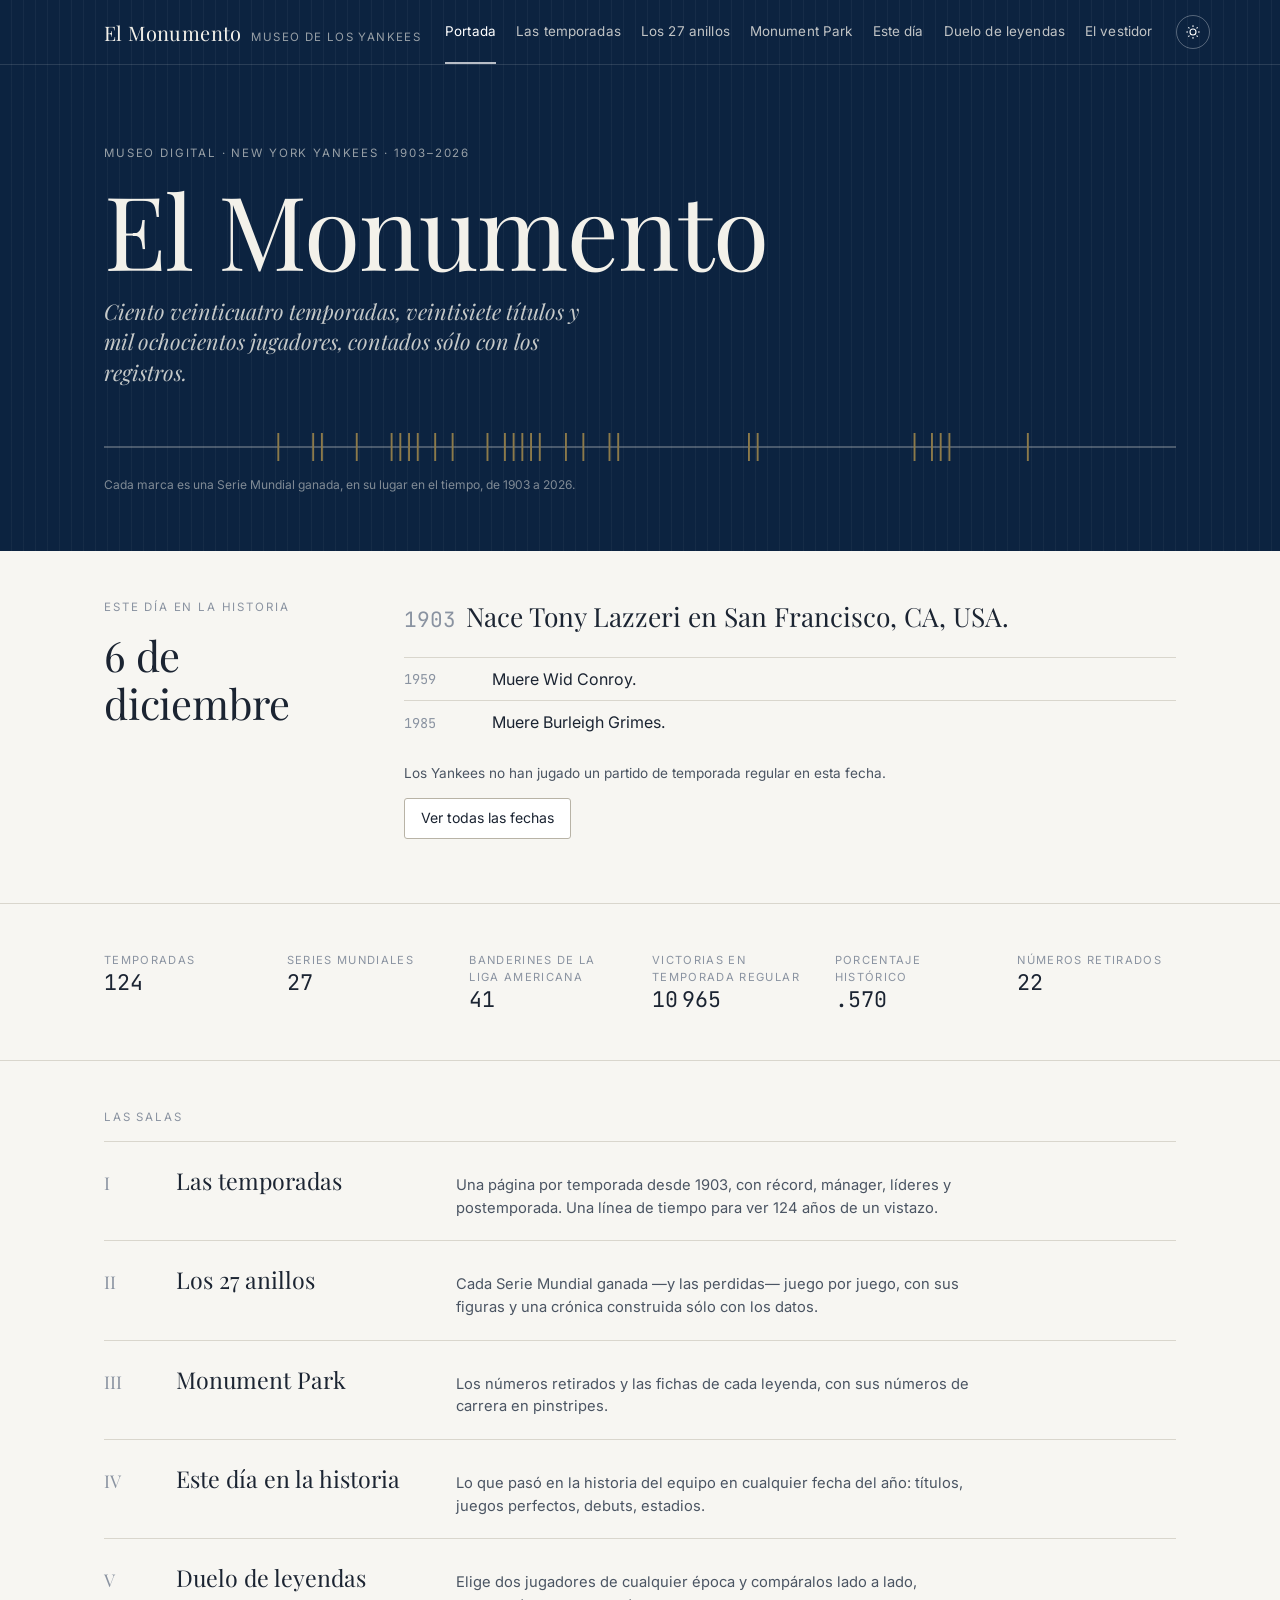
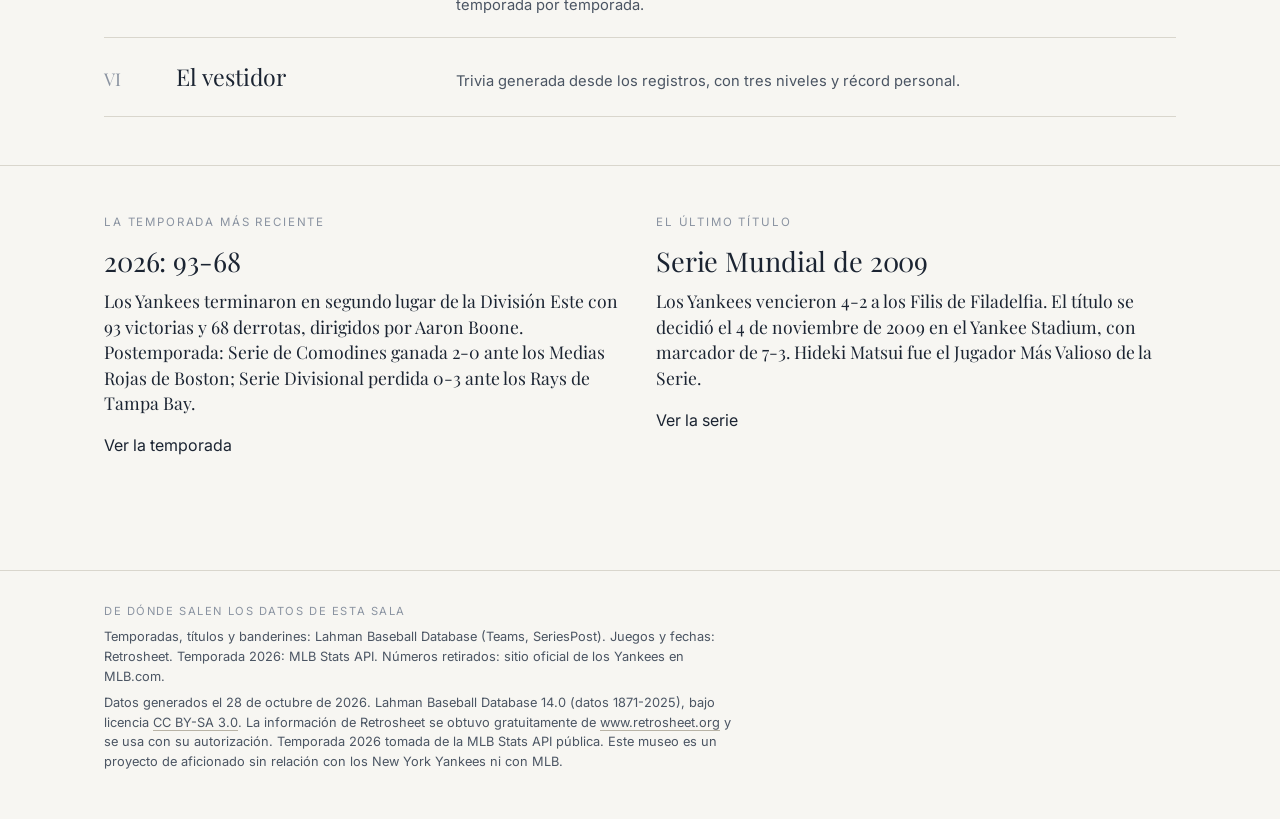
==== index.html @ b086ea0b "Base del museo: scripts de datos, datos procesados, estilos comunes y portada Co-Authored-By: Claude" ====
<!doctype html>
<html lang="es-MX">
<head>
<meta charset="utf-8">
<meta name="viewport" content="width=device-width, initial-scale=1">
<title>El Monumento — Museo digital de los New York Yankees</title>
<meta name="description" content="Museo digital de los New York Yankees: 124 temporadas, 27 Series Mundiales, Monument Park, efemérides y duelos de leyendas, con datos de Lahman, Retrosheet y la MLB Stats API.">
<link rel="stylesheet" href="assets/css/museo.css">
<link rel="stylesheet" href="assets/css/portada.css">
<script src="data/meta.js"></script>
<script src="data/temporadas.js"></script>
<script src="data/series.js"></script>
<script src="data/efemerides.js"></script>
<script src="data/retirados.js"></script>
<script src="assets/js/comun.js"></script>
</head>
<body>
<main>
  <section class="portada">
    <div class="contenedor">
      <p class="sobre">Museo digital · New York Yankees · 1903–<span id="ano-final"></span></p>
      <h1 class="titulo-portada">El Monumento</h1>
      <p class="lema">Ciento veinticuatro temporadas, veintisiete títulos y mil ochocientos jugadores, contados sólo con los registros.</p>
      <svg class="friso" viewBox="0 0 1120 40" preserveAspectRatio="none" aria-hidden="true">
        <line x1="0" y1="20" x2="1120" y2="20" />
        <g id="friso-marcas"></g>
      </svg>
      <p class="friso-nota">Cada marca es una Serie Mundial ganada, en su lugar en el tiempo, de 1903 a <span id="ano-final-2"></span>.</p>
    </div>
  </section>

  <section class="seccion hoy">
    <div class="contenedor">
      <div class="hoy-cabeza">
        <p class="sobre">Este día en la historia</p>
        <h2 id="hoy-fecha"></h2>
      </div>
      <div class="hoy-cuerpo">
        <p class="hoy-principal" id="hoy-principal"></p>
        <ul class="lista-limpia hoy-lista" id="hoy-lista"></ul>
        <p class="hoy-rec" id="hoy-rec"></p>
        <p><a class="boton" href="este-dia.html">Ver todas las fechas</a></p>
      </div>
    </div>
  </section>

  <section class="seccion cifras">
    <div class="contenedor">
      <div class="datos cifras-rejilla" id="cifras"></div>
    </div>
  </section>

  <section class="seccion salas">
    <div class="contenedor">
      <p class="sobre">Las salas</p>
      <ol class="salas-lista">
        <li><a href="temporadas.html"><span class="salas-num">I</span><span class="salas-nombre">Las temporadas</span><span class="salas-desc">Una página por temporada desde 1903, con récord, mánager, líderes y postemporada. Una línea de tiempo para ver 124 años de un vistazo.</span></a></li>
        <li><a href="anillos.html"><span class="salas-num">II</span><span class="salas-nombre">Los 27 anillos</span><span class="salas-desc">Cada Serie Mundial ganada —y las perdidas— juego por juego, con sus figuras y una crónica construida sólo con los datos.</span></a></li>
        <li><a href="monument-park.html"><span class="salas-num">III</span><span class="salas-nombre">Monument Park</span><span class="salas-desc">Los números retirados y las fichas de cada leyenda, con sus números de carrera en pinstripes.</span></a></li>
        <li><a href="este-dia.html"><span class="salas-num">IV</span><span class="salas-nombre">Este día en la historia</span><span class="salas-desc">Lo que pasó en la historia del equipo en cualquier fecha del año: títulos, juegos perfectos, debuts, estadios.</span></a></li>
        <li><a href="duelo.html"><span class="salas-num">V</span><span class="salas-nombre">Duelo de leyendas</span><span class="salas-desc">Elige dos jugadores de cualquier época y compáralos lado a lado, temporada por temporada.</span></a></li>
        <li><a href="vestidor.html"><span class="salas-num">VI</span><span class="salas-nombre">El vestidor</span><span class="salas-desc">Trivia generada desde los registros, con tres niveles y récord personal.</span></a></li>
      </ol>
    </div>
  </section>

  <section class="seccion ultima">
    <div class="contenedor rejilla-2">
      <div>
        <p class="sobre">La temporada más reciente</p>
        <h3 id="ult-titulo"></h3>
        <p id="ult-texto" class="texto-serif"></p>
        <p><a id="ult-enlace" href="temporadas.html">Ver la temporada</a></p>
      </div>
      <div>
        <p class="sobre">El último título</p>
        <h3 id="tit-titulo"></h3>
        <p id="tit-texto" class="texto-serif"></p>
        <p><a id="tit-enlace" href="anillos.html">Ver la serie</a></p>
      </div>
    </div>
  </section>
</main>
<script src="assets/js/portada.js"></script>
</body>
</html>
---- assets/css/museo.css ----
/* El Monumento — hoja de estilo común
   Paleta: azul marino, blanco roto, grises. Rayas finas solo como textura
   discreta en la cabecera. Serifa para títulos, sans para datos. */

@import url('https://fonts.googleapis.com/css2?family=Playfair+Display:ital,wght@0,400;0,500;0,600;1,400&family=Inter:wght@400;500;600&family=JetBrains+Mono:wght@400;500&display=swap');

:root {
  --marino: #0C2340;
  --marino-2: #16325a;
  --tinta: #1b2432;
  --tinta-suave: #4b5563;
  --tinta-leve: #8a93a1;
  --papel: #f7f6f2;
  --papel-2: #ffffff;
  --papel-3: #edebe5;
  --linea: #d9d6cd;
  --linea-fuerte: #b8b3a6;
  --acento: #0C2340;
  --oro: #8c7a4a;
  --exito: #2f6b4a;
  --raya: rgba(12, 35, 64, 0.08);
  --sombra: 0 1px 2px rgba(12, 35, 64, 0.06), 0 8px 24px -12px rgba(12, 35, 64, 0.18);
  --serif: "Playfair Display", "Georgia", "Times New Roman", serif;
  --sans: "Inter", -apple-system, "Segoe UI", "Helvetica Neue", Arial, sans-serif;
  --mono: "JetBrains Mono", "SF Mono", Menlo, Consolas, monospace;
  --ancho: 1120px;
  --gutter: 24px;
  color-scheme: light;
}

@media (prefers-color-scheme: dark) {
  :root:not([data-theme="light"]) {
    --marino: #0C2340;
    --marino-2: #16325a;
    --tinta: #e8e6df;
    --tinta-suave: #b4b1a6;
    --tinta-leve: #7f8390;
    --papel: #0e1521;
    --papel-2: #141d2c;
    --papel-3: #1b2637;
    --linea: #263246;
    --linea-fuerte: #3a4860;
    --acento: #c9d4e5;
    --oro: #b8a46b;
    --exito: #7fbf9a;
    --raya: rgba(255, 255, 255, 0.05);
    --sombra: 0 1px 2px rgba(0, 0, 0, 0.3), 0 8px 24px -12px rgba(0, 0, 0, 0.5);
    color-scheme: dark;
  }
}
:root[data-theme="dark"] {
  --tinta: #e8e6df;
  --tinta-suave: #b4b1a6;
  --tinta-leve: #7f8390;
  --papel: #0e1521;
  --papel-2: #141d2c;
  --papel-3: #1b2637;
  --linea: #263246;
  --linea-fuerte: #3a4860;
  --acento: #c9d4e5;
  --oro: #b8a46b;
  --exito: #7fbf9a;
  --raya: rgba(255, 255, 255, 0.05);
  --sombra: 0 1px 2px rgba(0, 0, 0, 0.3), 0 8px 24px -12px rgba(0, 0, 0, 0.5);
  color-scheme: dark;
}

*, *::before, *::after { box-sizing: border-box; }
html { -webkit-text-size-adjust: 100%; scroll-behavior: smooth; }
body {
  margin: 0;
  background: var(--papel);
  color: var(--tinta);
  font-family: var(--sans);
  font-size: 16px;
  line-height: 1.55;
  -webkit-font-smoothing: antialiased;
  min-height: 100vh;
  display: flex;
  flex-direction: column;
}
a { color: inherit; text-decoration: none; }
a:hover { text-decoration: underline; text-underline-offset: 3px; text-decoration-color: var(--linea-fuerte); }
h1, h2, h3, h4 { font-family: var(--serif); font-weight: 500; line-height: 1.15; margin: 0 0 0.4em; letter-spacing: -0.005em; }
h1 { font-size: clamp(2rem, 4.5vw, 3.2rem); }
h2 { font-size: clamp(1.5rem, 2.8vw, 2.1rem); }
h3 { font-size: 1.3rem; }
h4 { font-size: 1.05rem; }
p { margin: 0 0 1em; }
small, .peq { font-size: 0.85rem; color: var(--tinta-suave); }
.num, td.num, th.num, .mono { font-family: var(--mono); font-variant-numeric: tabular-nums; }
hr { border: 0; border-top: 1px solid var(--linea); margin: 2rem 0; }
button, select, input { font: inherit; color: inherit; }
img, svg { max-width: 100%; }
:focus-visible { outline: 2px solid var(--acento); outline-offset: 2px; }

/* ---- estructura ---- */
.contenedor { width: 100%; max-width: var(--ancho); margin: 0 auto; padding: 0 var(--gutter); }
main { flex: 1; }
.seccion { padding: 3rem 0; }
.seccion + .seccion { border-top: 1px solid var(--linea); }

/* ---- cabecera ---- */
.cabecera {
  background: var(--marino);
  color: #f3f1ea;
  background-image: repeating-linear-gradient(90deg, transparent 0 11px, rgba(255, 255, 255, 0.045) 11px 12px);
  border-bottom: 1px solid rgba(255, 255, 255, 0.12);
}
.cabecera .contenedor { display: flex; align-items: center; justify-content: space-between; gap: 1.5rem; min-height: 64px; }
.marca { font-family: var(--serif); font-size: 1.25rem; letter-spacing: 0.02em; display: flex; align-items: baseline; gap: 0.6rem; white-space: nowrap; }
.marca small { color: rgba(243, 241, 234, 0.6); font-family: var(--sans); font-size: 0.72rem; letter-spacing: 0.12em; text-transform: uppercase; }
.nav { display: flex; gap: 1.25rem; align-items: center; font-size: 0.84rem; letter-spacing: 0.01em; }
.nav a { white-space: nowrap; }
.nav a { color: rgba(243, 241, 234, 0.78); padding: 1.3rem 0; border-bottom: 2px solid transparent; }
.nav a:hover { color: #fff; text-decoration: none; }
.nav a[aria-current="page"] { color: #fff; border-bottom-color: rgba(255, 255, 255, 0.7); }
.nav-btn { display: none; background: none; border: 1px solid rgba(255, 255, 255, 0.3); color: #fff; border-radius: 4px; padding: 0.35rem 0.6rem; cursor: pointer; font-size: 0.85rem; }
.tema-btn { background: none; border: 1px solid rgba(255, 255, 255, 0.3); color: #fff; width: 34px; height: 34px; border-radius: 50%; cursor: pointer; display: inline-flex; align-items: center; justify-content: center; padding: 0; }
.tema-btn svg { width: 16px; height: 16px; fill: none; stroke: currentColor; stroke-width: 1.6; }
.tema-btn:hover { background: rgba(255, 255, 255, 0.1); }
@media (max-width: 1060px) {
  .nav { display: none; position: absolute; left: 0; right: 0; top: 64px; background: var(--marino); flex-direction: column; align-items: stretch; gap: 0; padding: 0.5rem 0 1rem; border-bottom: 1px solid rgba(255,255,255,0.12); z-index: 20; }
  .nav.abierta { display: flex; }
  .nav a { padding: 0.75rem var(--gutter); border-bottom: 0; border-left: 2px solid transparent; }
  .nav a[aria-current="page"] { border-left-color: #fff; }
  .nav-btn { display: inline-block; }
  .cabecera { position: relative; }
  .cabecera .acciones { display: flex; gap: 0.6rem; align-items: center; }
}
.cabecera .acciones { display: flex; gap: 0.6rem; align-items: center; }

/* ---- encabezado de sala ---- */
.sala-cabeza { padding: 3.2rem 0 2.2rem; border-bottom: 1px solid var(--linea); }
.sala-cabeza .sobre { font-size: 0.72rem; letter-spacing: 0.16em; text-transform: uppercase; color: var(--tinta-leve); margin-bottom: 0.8rem; }
.sala-cabeza p.intro { max-width: 60ch; color: var(--tinta-suave); font-size: 1.05rem; margin: 0.4rem 0 0; }

/* ---- pie ---- */
.pie { border-top: 1px solid var(--linea); padding: 2rem 0 2.5rem; font-size: 0.8rem; color: var(--tinta-suave); margin-top: 3rem; }
.pie p { margin: 0 0 0.4rem; max-width: 80ch; }
.pie a { text-decoration: underline; text-underline-offset: 3px; text-decoration-color: var(--linea-fuerte); }

/* ---- componentes ---- */
.tabla { width: 100%; border-collapse: collapse; font-size: 0.9rem; }
.tabla th, .tabla td { padding: 0.5rem 0.6rem; border-bottom: 1px solid var(--linea); text-align: left; vertical-align: top; }
.tabla th { font-weight: 500; font-size: 0.72rem; letter-spacing: 0.08em; text-transform: uppercase; color: var(--tinta-leve); border-bottom-color: var(--linea-fuerte); white-space: nowrap; }
.tabla td.num, .tabla th.num { text-align: right; }
.tabla tr:hover td { background: var(--raya); }
.tabla-scroll { overflow-x: auto; -webkit-overflow-scrolling: touch; }
.tabla .destacado td { font-weight: 600; }

.ficha { background: var(--papel-2); border: 1px solid var(--linea); padding: 1.25rem 1.4rem; box-shadow: var(--sombra); }
.ficha-lista { display: grid; gap: 1px; background: var(--linea); border: 1px solid var(--linea); }
.ficha-lista > * { background: var(--papel-2); padding: 1rem 1.2rem; }

.dato { display: flex; flex-direction: column; gap: 0.1rem; }
.dato .etiqueta { font-size: 0.7rem; letter-spacing: 0.12em; text-transform: uppercase; color: var(--tinta-leve); }
.dato .valor { font-family: var(--serif); font-size: 1.6rem; line-height: 1.1; }
.dato .valor.num { font-family: var(--mono); font-size: 1.35rem; }
.datos { display: grid; grid-template-columns: repeat(auto-fit, minmax(130px, 1fr)); gap: 1.2rem 1.5rem; }

.etiqueta-sobre { font-size: 0.7rem; letter-spacing: 0.14em; text-transform: uppercase; color: var(--tinta-leve); }
.lista-limpia { list-style: none; margin: 0; padding: 0; }

.boton { display: inline-flex; align-items: center; gap: 0.4rem; padding: 0.55rem 1rem; border: 1px solid var(--linea-fuerte); background: var(--papel-2); border-radius: 3px; cursor: pointer; font-size: 0.88rem; }
.boton:hover { border-color: var(--tinta-suave); text-decoration: none; }
.boton.primario { background: var(--marino); color: #fff; border-color: var(--marino); }
:root[data-theme="dark"] .boton.primario, :root:not([data-theme="light"]) .boton.primario { background: var(--acento); color: var(--papel); border-color: var(--acento); }
@media (prefers-color-scheme: light) { :root:not([data-theme="dark"]) .boton.primario { background: var(--marino); color: #fff; border-color: var(--marino); } }
.boton.primario:hover { opacity: 0.92; }
.boton:disabled { opacity: 0.5; cursor: default; }

select.campo, input.campo { background: var(--papel-2); border: 1px solid var(--linea-fuerte); border-radius: 3px; padding: 0.5rem 0.7rem; min-width: 0; }
input.campo { width: 100%; }

.chip { display: inline-block; font-size: 0.72rem; letter-spacing: 0.08em; text-transform: uppercase; padding: 0.15rem 0.5rem; border: 1px solid var(--linea-fuerte); border-radius: 2px; color: var(--tinta-suave); }
.chip.titulo { border-color: var(--oro); color: var(--oro); }

.rejilla-2 { display: grid; grid-template-columns: 1fr 1fr; gap: 2rem; }
.rejilla-3 { display: grid; grid-template-columns: repeat(3, 1fr); gap: 1.5rem; }
@media (max-width: 760px) { .rejilla-2, .rejilla-3 { grid-template-columns: 1fr; } }

.fuente { font-size: 0.78rem; color: var(--tinta-leve); margin-top: 1rem; }

/* ---- utilidades ---- */
.oculto { display: none !important; }
.sr-solo { position: absolute; width: 1px; height: 1px; overflow: hidden; clip: rect(0 0 0 0); white-space: nowrap; }
.centrado { text-align: center; }
.mt-1 { margin-top: 1rem; } .mt-2 { margin-top: 2rem; } .mt-3 { margin-top: 3rem; }
.mb-1 { margin-bottom: 1rem; } .mb-2 { margin-bottom: 2rem; }
@media (max-width: 640px) { :root { --gutter: 16px; } body { font-size: 15px; } .seccion { padding: 2rem 0; } .sala-cabeza { padding: 2rem 0 1.5rem; } }
---- assets/css/portada.css ----
/* Portada */
.portada {
  padding: 5rem 0 3.5rem;
  background: var(--marino);
  color: #f3f1ea;
  background-image: repeating-linear-gradient(90deg, transparent 0 11px, rgba(255, 255, 255, 0.04) 11px 12px);
}
.portada .sobre, .sobre { font-size: 0.72rem; letter-spacing: 0.16em; text-transform: uppercase; color: var(--tinta-leve); margin: 0 0 0.9rem; }
.portada .sobre { color: rgba(243, 241, 234, 0.6); }
.titulo-portada { font-size: clamp(3rem, 8vw, 6.4rem); font-weight: 400; letter-spacing: -0.01em; line-height: 1; margin: 0 0 1rem; }
.lema { font-family: var(--serif); font-size: clamp(1.05rem, 1.8vw, 1.35rem); font-style: italic; color: rgba(243, 241, 234, 0.8); max-width: 42ch; margin: 0 0 2.5rem; line-height: 1.4; }
.friso { width: 100%; height: 40px; display: block; color: rgba(243, 241, 234, 0.55); }
.friso line { stroke: currentColor; stroke-width: 1; }
.friso .marca-ws { stroke: var(--oro); stroke-width: 2; }
.friso .marca-ano { stroke: currentColor; stroke-width: 1; opacity: 0.35; }
.friso-nota { font-size: 0.75rem; color: rgba(243, 241, 234, 0.5); margin: 0.6rem 0 0; }

.hoy .contenedor { display: grid; grid-template-columns: 260px 1fr; gap: 2.5rem; align-items: start; }
.hoy-cabeza h2 { font-size: clamp(1.8rem, 3.4vw, 2.6rem); font-weight: 400; }
.hoy-principal { font-family: var(--serif); font-size: clamp(1.25rem, 2.2vw, 1.65rem); line-height: 1.35; margin-bottom: 1.4rem; }
.hoy-principal .ano { color: var(--tinta-leve); font-family: var(--mono); font-size: 0.8em; margin-right: 0.6rem; }
.hoy-lista li { display: grid; grid-template-columns: 4.5rem 1fr; gap: 1rem; padding: 0.55rem 0; border-top: 1px solid var(--linea); }
.hoy-lista .ano { font-family: var(--mono); color: var(--tinta-leve); font-size: 0.85rem; padding-top: 0.15rem; }
.hoy-rec { font-size: 0.85rem; color: var(--tinta-suave); margin-top: 1.2rem; }
@media (max-width: 760px) { .hoy .contenedor { grid-template-columns: 1fr; gap: 1rem; } }

.cifras-rejilla { grid-template-columns: repeat(auto-fit, minmax(150px, 1fr)); }
.cifras .valor { font-size: 2.2rem; }

.salas-lista { list-style: none; margin: 0; padding: 0; border-top: 1px solid var(--linea); }
.salas-lista li { border-bottom: 1px solid var(--linea); }
.salas-lista a { display: grid; grid-template-columns: 3rem 16rem 1fr; gap: 1.5rem; padding: 1.3rem 0; align-items: baseline; }
.salas-lista a:hover { text-decoration: none; background: var(--raya); }
.salas-num { font-family: var(--serif); color: var(--tinta-leve); font-size: 1.1rem; }
.salas-nombre { font-family: var(--serif); font-size: 1.45rem; }
.salas-desc { color: var(--tinta-suave); font-size: 0.92rem; max-width: 60ch; }
@media (max-width: 760px) { .salas-lista a { grid-template-columns: 2.5rem 1fr; } .salas-desc { grid-column: 2; } }

.texto-serif { font-family: var(--serif); font-size: 1.1rem; line-height: 1.45; }
.ultima h3 { font-weight: 400; font-size: 1.7rem; }
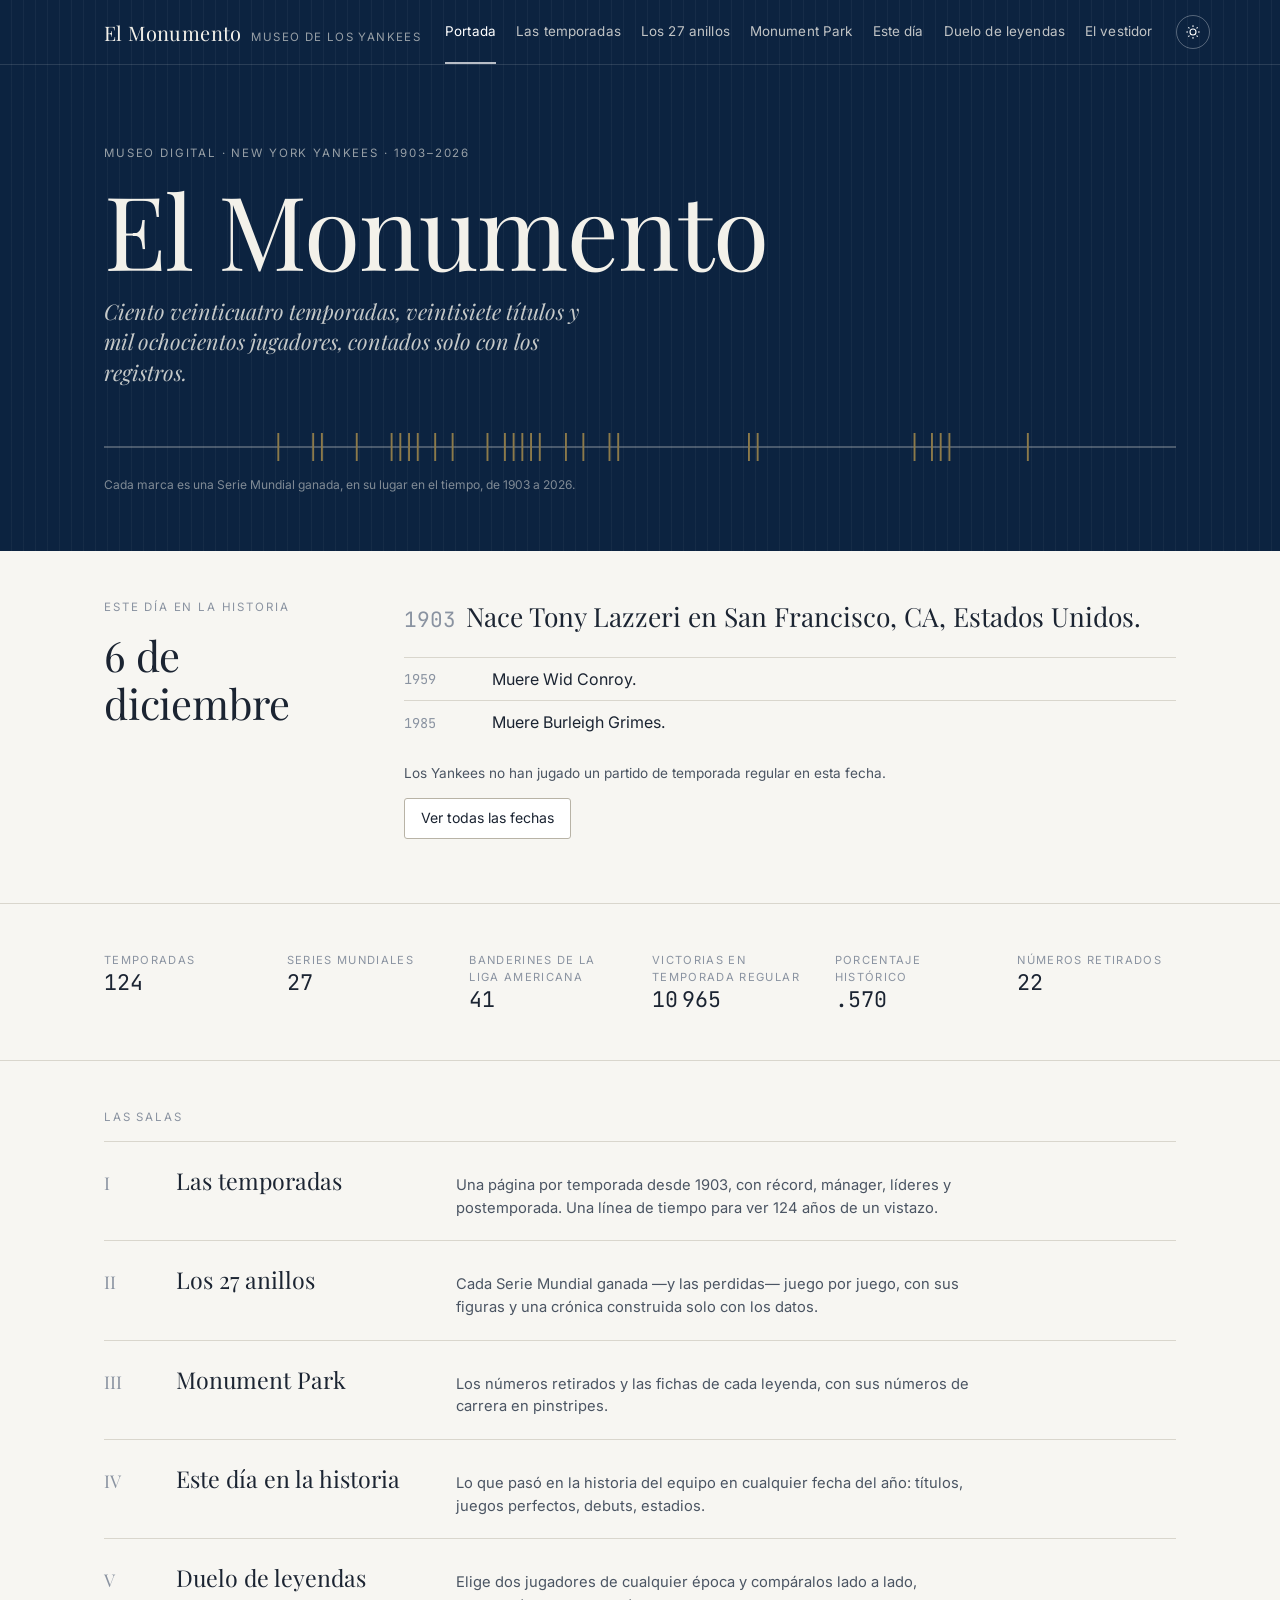
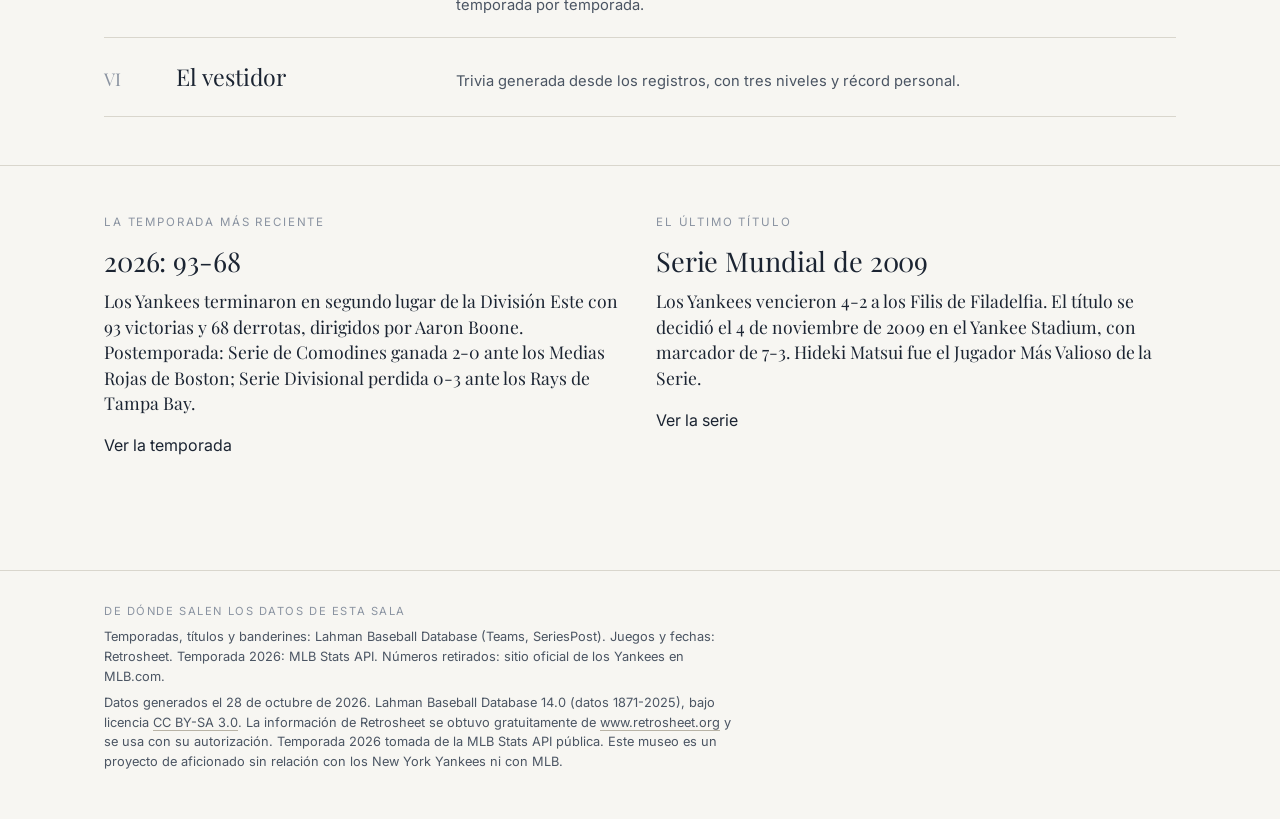
==== commit 5a031472: "Correcciones de la verificación de datos: juegos pospuestos de 2026, plural de jonrón, empate de 192" ====
--- a/index.html
+++ b/index.html
@@ -20,7 +20,7 @@
     <div class="contenedor">
       <p class="sobre">Museo digital · New York Yankees · 1903–<span id="ano-final"></span></p>
       <h1 class="titulo-portada">El Monumento</h1>
-      <p class="lema">Ciento veinticuatro temporadas, veintisiete títulos y mil ochocientos jugadores, contados sólo con los registros.</p>
+      <p class="lema">Ciento veinticuatro temporadas, veintisiete títulos y mil ochocientos jugadores, contados solo con los registros.</p>
       <svg class="friso" viewBox="0 0 1120 40" preserveAspectRatio="none" aria-hidden="true">
         <line x1="0" y1="20" x2="1120" y2="20" />
         <g id="friso-marcas"></g>
@@ -55,7 +55,7 @@
       <p class="sobre">Las salas</p>
       <ol class="salas-lista">
         <li><a href="temporadas.html"><span class="salas-num">I</span><span class="salas-nombre">Las temporadas</span><span class="salas-desc">Una página por temporada desde 1903, con récord, mánager, líderes y postemporada. Una línea de tiempo para ver 124 años de un vistazo.</span></a></li>
-        <li><a href="anillos.html"><span class="salas-num">II</span><span class="salas-nombre">Los 27 anillos</span><span class="salas-desc">Cada Serie Mundial ganada —y las perdidas— juego por juego, con sus figuras y una crónica construida sólo con los datos.</span></a></li>
+        <li><a href="anillos.html"><span class="salas-num">II</span><span class="salas-nombre">Los 27 anillos</span><span class="salas-desc">Cada Serie Mundial ganada —y las perdidas— juego por juego, con sus figuras y una crónica construida solo con los datos.</span></a></li>
         <li><a href="monument-park.html"><span class="salas-num">III</span><span class="salas-nombre">Monument Park</span><span class="salas-desc">Los números retirados y las fichas de cada leyenda, con sus números de carrera en pinstripes.</span></a></li>
         <li><a href="este-dia.html"><span class="salas-num">IV</span><span class="salas-nombre">Este día en la historia</span><span class="salas-desc">Lo que pasó en la historia del equipo en cualquier fecha del año: títulos, juegos perfectos, debuts, estadios.</span></a></li>
         <li><a href="duelo.html"><span class="salas-num">V</span><span class="salas-nombre">Duelo de leyendas</span><span class="salas-desc">Elige dos jugadores de cualquier época y compáralos lado a lado, temporada por temporada.</span></a></li>
--- a/assets/css/museo.css
+++ b/assets/css/museo.css
@@ -188,4 +188,5 @@
 .centrado { text-align: center; }
 .mt-1 { margin-top: 1rem; } .mt-2 { margin-top: 2rem; } .mt-3 { margin-top: 3rem; }
 .mb-1 { margin-bottom: 1rem; } .mb-2 { margin-bottom: 2rem; }
-@media (max-width: 640px) { :root { --gutter: 16px; } body { font-size: 15px; } .seccion { padding: 2rem 0; } .sala-cabeza { padding: 2rem 0 1.5rem; } }
+@media (max-width: 640px) { .cabecera .marca small { display: none; } .cabecera .contenedor { gap: 0.8rem; } .marca { font-size: 1.15rem; }
+  :root { --gutter: 16px; } body { font-size: 15px; } .seccion { padding: 2rem 0; } .sala-cabeza { padding: 2rem 0 1.5rem; } }
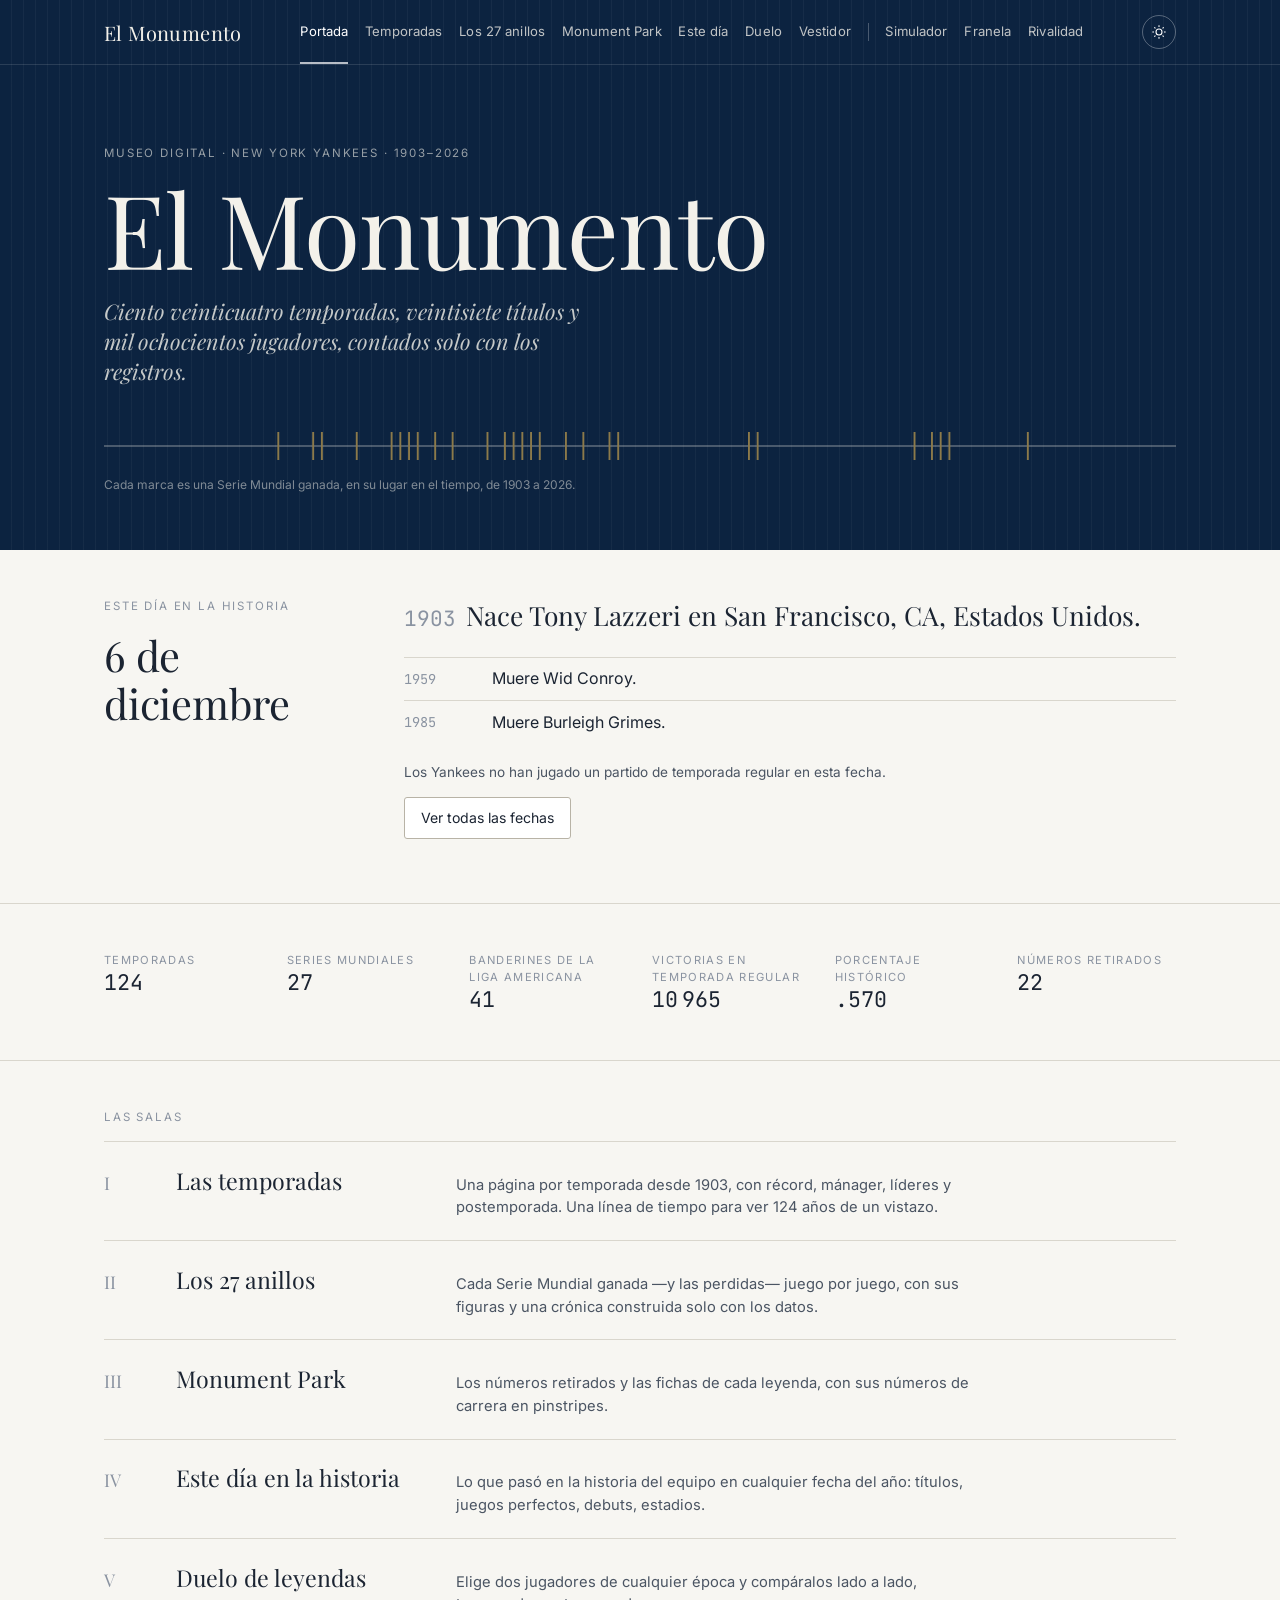
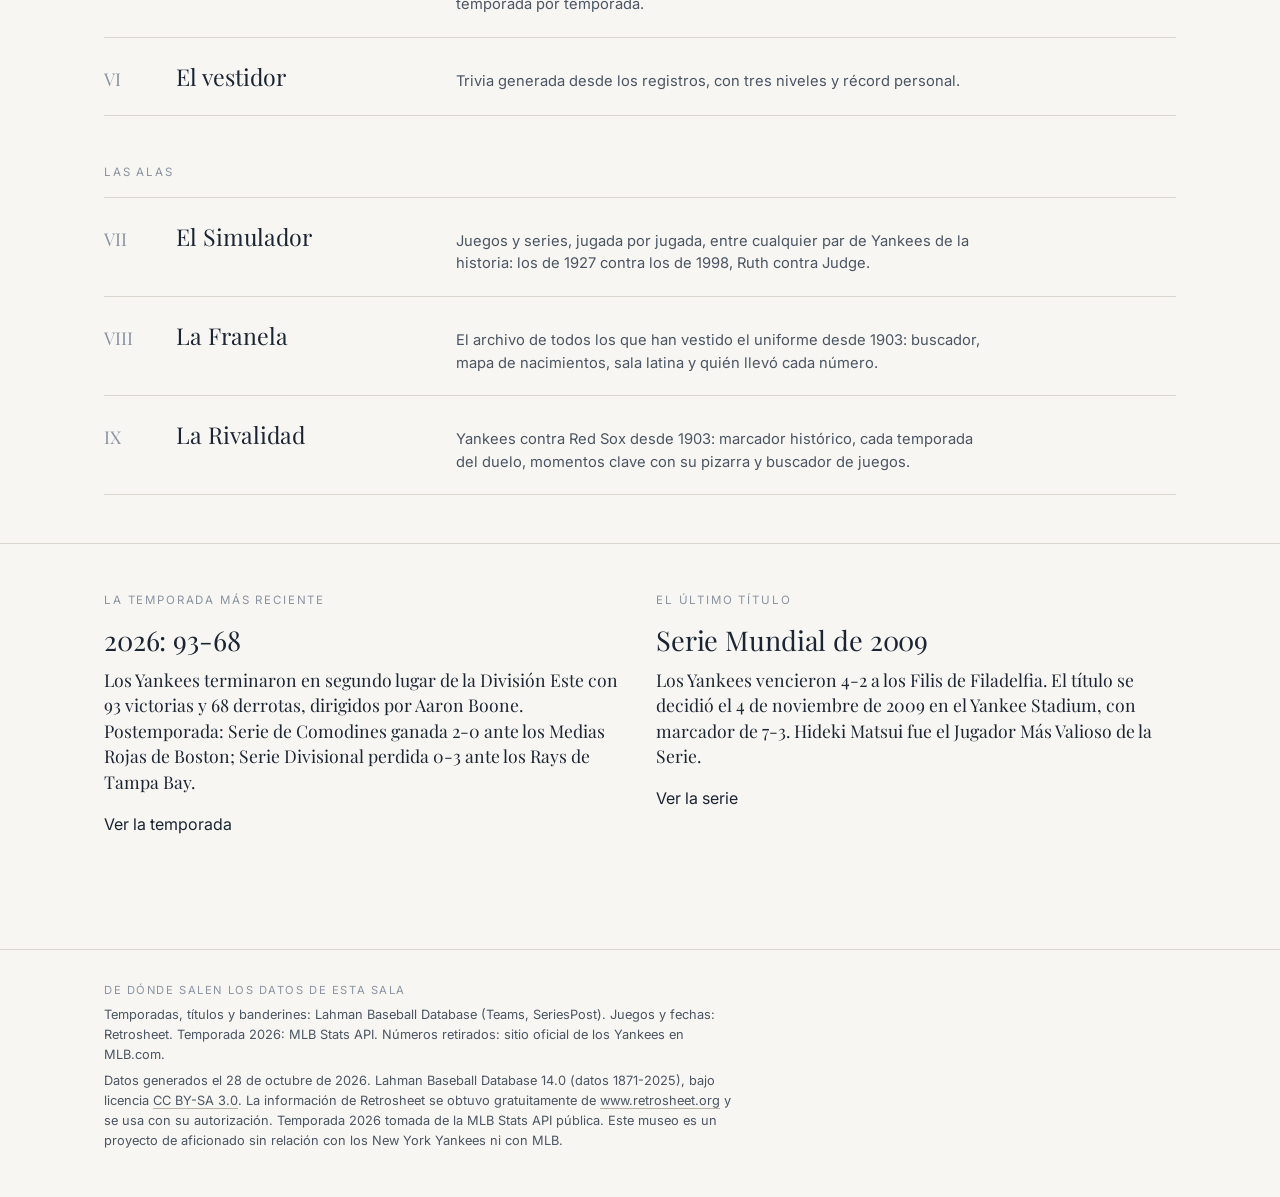
==== commit 0f1115bf: "Unir las alas del museo: menú, portada, README único y enlaces cruzados - El Simulador, La Franela y" ====
--- a/index.html
+++ b/index.html
@@ -61,6 +61,12 @@
         <li><a href="duelo.html"><span class="salas-num">V</span><span class="salas-nombre">Duelo de leyendas</span><span class="salas-desc">Elige dos jugadores de cualquier época y compáralos lado a lado, temporada por temporada.</span></a></li>
         <li><a href="vestidor.html"><span class="salas-num">VI</span><span class="salas-nombre">El vestidor</span><span class="salas-desc">Trivia generada desde los registros, con tres niveles y récord personal.</span></a></li>
       </ol>
+      <p class="sobre alas-titulo">Las alas</p>
+      <ol class="salas-lista" start="7">
+        <li><a href="simulador/index.html"><span class="salas-num">VII</span><span class="salas-nombre">El Simulador</span><span class="salas-desc">Juegos y series, jugada por jugada, entre cualquier par de Yankees de la historia: los de 1927 contra los de 1998, Ruth contra Judge.</span></a></li>
+        <li><a href="franela/index.html"><span class="salas-num">VIII</span><span class="salas-nombre">La Franela</span><span class="salas-desc">El archivo de todos los que han vestido el uniforme desde 1903: buscador, mapa de nacimientos, sala latina y quién llevó cada número.</span></a></li>
+        <li><a href="rivalidad/index.html"><span class="salas-num">IX</span><span class="salas-nombre">La Rivalidad</span><span class="salas-desc">Yankees contra Red Sox desde 1903: marcador histórico, cada temporada del duelo, momentos clave con su pizarra y buscador de juegos.</span></a></li>
+      </ol>
     </div>
   </section>
 
--- a/assets/css/museo.css
+++ b/assets/css/museo.css
@@ -110,7 +110,8 @@
 .cabecera .contenedor { display: flex; align-items: center; justify-content: space-between; gap: 1.5rem; min-height: 64px; }
 .marca { font-family: var(--serif); font-size: 1.25rem; letter-spacing: 0.02em; display: flex; align-items: baseline; gap: 0.6rem; white-space: nowrap; }
 .marca small { color: rgba(243, 241, 234, 0.6); font-family: var(--sans); font-size: 0.72rem; letter-spacing: 0.12em; text-transform: uppercase; }
-.nav { display: flex; gap: 1.25rem; align-items: center; font-size: 0.84rem; letter-spacing: 0.01em; }
+.nav { display: flex; gap: 1.05rem; align-items: center; font-size: 0.82rem; letter-spacing: 0.01em; }
+.nav-sep { width: 1px; height: 18px; background: rgba(255, 255, 255, 0.25); }
 .nav a { white-space: nowrap; }
 .nav a { color: rgba(243, 241, 234, 0.78); padding: 1.3rem 0; border-bottom: 2px solid transparent; }
 .nav a:hover { color: #fff; text-decoration: none; }
@@ -119,10 +120,11 @@
 .tema-btn { background: none; border: 1px solid rgba(255, 255, 255, 0.3); color: #fff; width: 34px; height: 34px; border-radius: 50%; cursor: pointer; display: inline-flex; align-items: center; justify-content: center; padding: 0; }
 .tema-btn svg { width: 16px; height: 16px; fill: none; stroke: currentColor; stroke-width: 1.6; }
 .tema-btn:hover { background: rgba(255, 255, 255, 0.1); }
-@media (max-width: 1060px) {
+@media (max-width: 1240px) {
   .nav { display: none; position: absolute; left: 0; right: 0; top: 64px; background: var(--marino); flex-direction: column; align-items: stretch; gap: 0; padding: 0.5rem 0 1rem; border-bottom: 1px solid rgba(255,255,255,0.12); z-index: 20; }
   .nav.abierta { display: flex; }
   .nav a { padding: 0.75rem var(--gutter); border-bottom: 0; border-left: 2px solid transparent; }
+  .nav-sep { width: auto; height: 1px; margin: 0.5rem var(--gutter); }
   .nav a[aria-current="page"] { border-left-color: #fff; }
   .nav-btn { display: inline-block; }
   .cabecera { position: relative; }
@@ -188,5 +190,6 @@
 .centrado { text-align: center; }
 .mt-1 { margin-top: 1rem; } .mt-2 { margin-top: 2rem; } .mt-3 { margin-top: 3rem; }
 .mb-1 { margin-bottom: 1rem; } .mb-2 { margin-bottom: 2rem; }
-@media (max-width: 640px) { .cabecera .marca small { display: none; } .cabecera .contenedor { gap: 0.8rem; } .marca { font-size: 1.15rem; }
+@media (max-width: 1400px) { .cabecera .marca small { display: none; } }
+@media (max-width: 640px) { .cabecera .contenedor { gap: 0.8rem; } .marca { font-size: 1.15rem; }
   :root { --gutter: 16px; } body { font-size: 15px; } .seccion { padding: 2rem 0; } .sala-cabeza { padding: 2rem 0 1.5rem; } }
--- a/assets/css/portada.css
+++ b/assets/css/portada.css
@@ -38,3 +38,4 @@
 
 .texto-serif { font-family: var(--serif); font-size: 1.1rem; line-height: 1.45; }
 .ultima h3 { font-weight: 400; font-size: 1.7rem; }
+.alas-titulo { margin-top: 3rem; }
